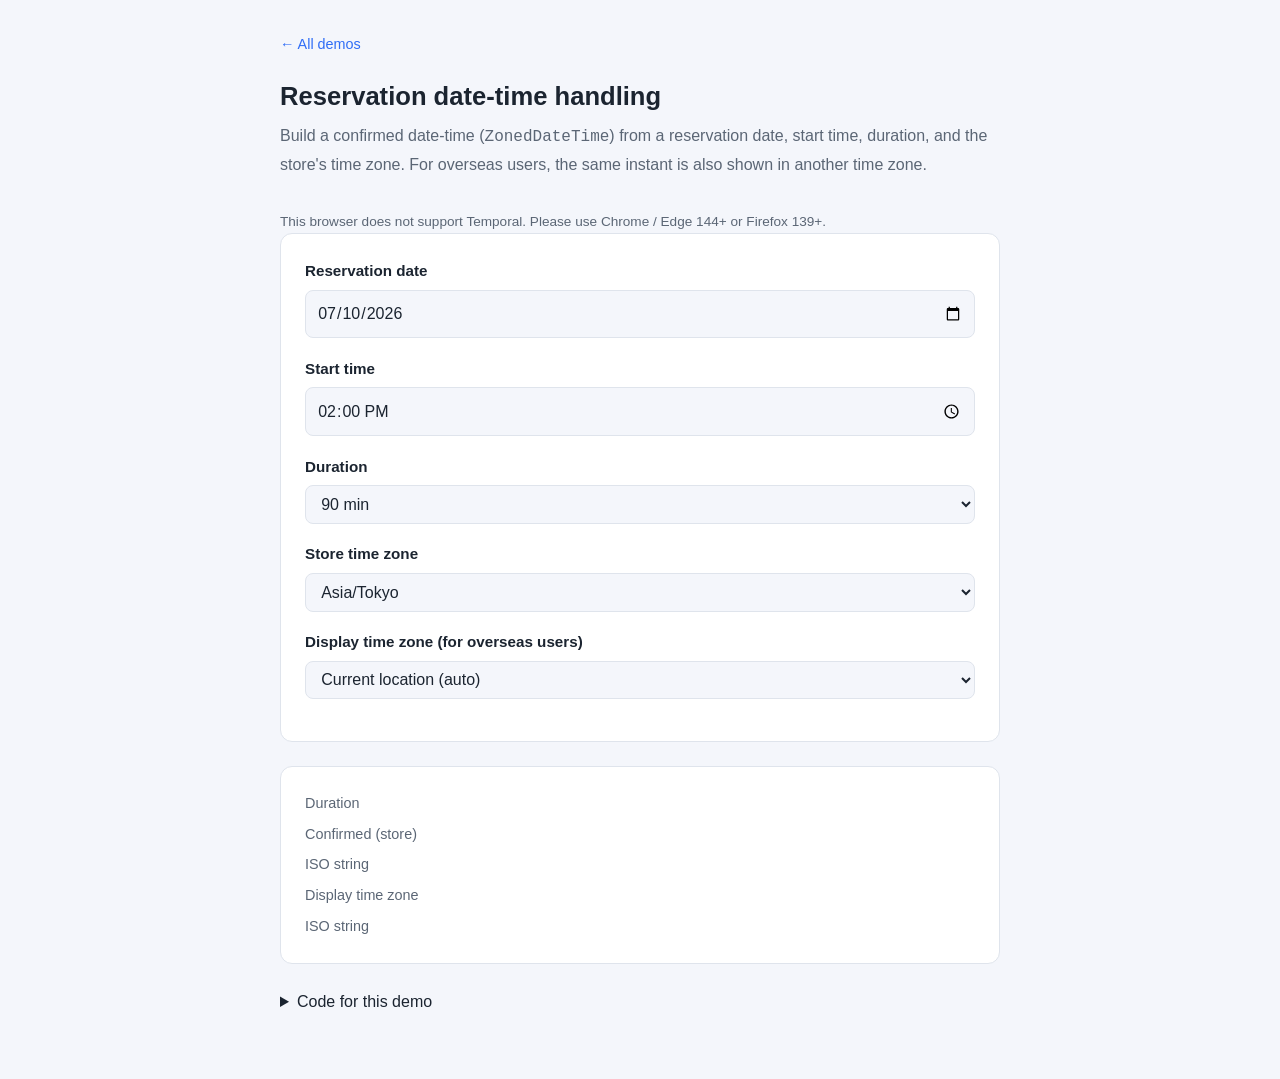
==== docs/01_reservation/index.html @ 98691eb5 "Temporalのデモを作成" ====
<!doctype html>
<html lang="en">
  <head>
    <meta charset="UTF-8" />
    <meta name="viewport" content="width=device-width, initial-scale=1" />
    <title>Reservation date-time handling | Temporal demo</title>
    <link rel="stylesheet" href="../base.css" />
  </head>
  <body>
    <nav class="site-nav"><a href="../">&larr; All demos</a></nav>
    <div class="wrap">
      <h1>Reservation date-time handling</h1>
      <p class="lead">
        Build a confirmed date-time (<code>ZonedDateTime</code>) from a reservation date, start time, duration, and the store's time zone. For overseas users, the same instant is also shown in another time zone.
      </p>

      <p id="unsupported" class="note" hidden>
        This browser does not support Temporal. Please use Chrome / Edge 144+ or Firefox 139+.
      </p>

      <div class="panel">
        <div class="field">
          <label for="date">Reservation date</label>
          <input type="date" id="date" value="2026-07-10" />
        </div>
        <div class="field">
          <label for="time">Start time</label>
          <input type="time" id="time" value="14:00" />
        </div>
        <div class="field">
          <label for="duration">Duration</label>
          <select id="duration">
            <option value="30">30 min</option>
            <option value="60">60 min</option>
            <option value="90" selected>90 min</option>
            <option value="120">120 min</option>
          </select>
        </div>
        <div class="field">
          <label for="storeTz">Store time zone</label>
          <select id="storeTz">
            <option value="Asia/Tokyo" selected>Asia/Tokyo</option>
            <option value="Europe/London">Europe/London</option>
            <option value="Europe/Paris">Europe/Paris</option>
            <option value="America/New_York">America/New_York</option>
            <option value="America/Los_Angeles">America/Los_Angeles</option>
            <option value="UTC">UTC</option>
          </select>
        </div>
        <div class="field">
          <label for="viewTz">Display time zone (for overseas users)</label>
          <select id="viewTz">
            <option value="auto" selected>Current location (auto)</option>
            <option value="Asia/Tokyo">Asia/Tokyo</option>
            <option value="America/New_York">America/New_York</option>
            <option value="Europe/London">Europe/London</option>
            <option value="America/Los_Angeles">America/Los_Angeles</option>
            <option value="UTC">UTC</option>
          </select>
        </div>
      </div>

      <div class="panel">
        <dl class="result">
          <dt>Duration</dt>
          <dd id="out-duration" class="big"></dd>
          <dt>Confirmed (store)</dt>
          <dd id="out-reserved"></dd>
          <dt>ISO string</dt>
          <dd id="out-reserved-iso" class="mono"></dd>
          <dt>Display time zone</dt>
          <dd id="out-view"></dd>
          <dt>ISO string</dt>
          <dd id="out-view-iso" class="mono"></dd>
        </dl>
      </div>

      <details>
        <summary>Code for this demo</summary>
        <pre id="code"></pre>
      </details>
    </div>

    <script type="module">
      const unsupported = document.getElementById("unsupported");
      if (typeof Temporal === "undefined") {
        unsupported.hidden = false;
      } else {
        const $ = (id) => document.getElementById(id);
        const inputs = ["date", "time", "duration", "storeTz", "viewTz"].map($);

        const format = (zdt) =>
          zdt.toLocaleString("en-US", {
            year: "numeric",
            month: "short",
            day: "numeric",
            hour: "numeric",
            minute: "2-digit",
            timeZoneName: "short",
          });

        const update = () => {
          const storeTz = $("storeTz").value;
          const viewTz =
            $("viewTz").value === "auto"
              ? Temporal.Now.timeZoneId()
              : $("viewTz").value;

          let day;
          let start;
          try {
            day = Temporal.PlainDate.from($("date").value);
            start = Temporal.PlainTime.from($("time").value);
          } catch {
            return; // do nothing while the input is incomplete
          }

          const minutes = Number($("duration").value);
          const end = start.add({ minutes });
          const duration = start.until(end);

          const reserved = day.toZonedDateTime({ timeZone: storeTz, plainTime: start });
          const view = reserved.withTimeZone(viewTz);

          $("out-duration").textContent = `${duration.total("minutes")} min`;
          $("out-reserved").textContent = format(reserved);
          $("out-reserved-iso").textContent = reserved.toString();
          $("out-view").textContent = format(view);
          $("out-view-iso").textContent = view.toString();

          $("code").textContent =
            `const day = Temporal.PlainDate.from("${$("date").value}");\n` +
            `const start = Temporal.PlainTime.from("${$("time").value}");\n` +
            `const end = start.add({ minutes: ${minutes} });\n` +
            `const duration = start.until(end); // ${duration.total("minutes")} min\n\n` +
            `const reserved = day.toZonedDateTime({\n` +
            `  timeZone: "${storeTz}",\n` +
            `  plainTime: start,\n` +
            `});\n` +
            `// ${reserved.toString()}\n\n` +
            `reserved.withTimeZone("${viewTz}").toString();\n` +
            `// ${view.toString()}`;
        };

        for (const el of inputs) el.addEventListener("input", update);
        update();
      }
    </script>
  </body>
</html>
---- docs/base.css ----
:root {
  --bg: #f4f6fb;
  --panel: #ffffff;
  --text: #1b2430;
  --muted: #5b6675;
  --border: #dfe4ec;
  --accent: #2f6df6;
  --accent-weak: #e8effe;
  --code-bg: #0f1729;
  --code-text: #e6edf6;
  --ok: #1a9d6b;
  color-scheme: light dark;
}

@media (prefers-color-scheme: dark) {
  :root {
    --bg: #10151f;
    --panel: #1a212e;
    --text: #e7ecf3;
    --muted: #9aa6b6;
    --border: #2b3342;
    --accent: #6d9bff;
    --accent-weak: #1e2940;
    --code-bg: #0b1120;
    --code-text: #e6edf6;
    --ok: #45c391;
  }
}

*,
*::before,
*::after {
  box-sizing: border-box;
  margin: 0;
  padding: 0;
}

body {
  font-family:
    "Helvetica Neue", Arial, "Hiragino Kaku Gothic ProN", "Hiragino Sans",
    "Noto Sans JP", sans-serif;
  line-height: 1.7;
  color: var(--text);
  background: var(--bg);
  padding: 2rem 1rem 4rem;
}

.wrap {
  max-width: 720px;
  margin: 0 auto;
}

.site-nav {
  max-width: 720px;
  margin: 0 auto 1.5rem;
  font-size: 0.9rem;
}

.site-nav a {
  color: var(--accent);
  text-decoration: none;
}

.site-nav a:hover {
  text-decoration: underline;
}

h1 {
  font-size: 1.6rem;
  line-height: 1.3;
  margin-bottom: 0.5rem;
}

.lead {
  color: var(--muted);
  margin-bottom: 2rem;
}

.panel {
  background: var(--panel);
  border: 1px solid var(--border);
  border-radius: 12px;
  padding: 1.5rem;
  margin-bottom: 1.5rem;
}

.field {
  display: grid;
  gap: 0.35rem;
  margin-bottom: 1.1rem;
}

.field label {
  font-weight: 600;
  font-size: 0.95rem;
}

input,
select,
button {
  font: inherit;
  color: inherit;
  padding: 0.55rem 0.7rem;
  border: 1px solid var(--border);
  border-radius: 8px;
  background: var(--bg);
}

button {
  cursor: pointer;
  background: var(--accent);
  color: #fff;
  border-color: transparent;
  font-weight: 600;
}

button:hover {
  filter: brightness(1.05);
}

.result {
  display: grid;
  grid-template-columns: auto 1fr;
  gap: 0.4rem 1rem;
  align-items: baseline;
}

.result dt {
  color: var(--muted);
  font-size: 0.9rem;
  white-space: nowrap;
}

.result dd {
  font-variant-numeric: tabular-nums;
  word-break: break-all;
}

.result dd.mono,
code {
  font-family: "SFMono-Regular", Consolas, "Liberation Mono", Menlo, monospace;
}

.big {
  font-size: 1.25rem;
  font-weight: 700;
  color: var(--accent);
}

pre {
  background: var(--code-bg);
  color: var(--code-text);
  padding: 1rem 1.1rem;
  border-radius: 10px;
  overflow-x: auto;
  font-size: 0.85rem;
  line-height: 1.6;
  font-family: "SFMono-Regular", Consolas, "Liberation Mono", Menlo, monospace;
}

.note {
  font-size: 0.85rem;
  color: var(--muted);
  margin-top: 0.75rem;
}

.badge {
  display: inline-block;
  font-size: 0.75rem;
  font-weight: 700;
  padding: 0.15rem 0.55rem;
  border-radius: 999px;
  background: var(--accent-weak);
  color: var(--accent);
  vertical-align: middle;
}

.cards {
  display: grid;
  gap: 1rem;
  list-style: none;
}

.cards a {
  display: block;
  text-decoration: none;
  color: inherit;
  background: var(--panel);
  border: 1px solid var(--border);
  border-radius: 12px;
  padding: 1.25rem 1.4rem;
  transition: border-color 0.15s;
}

.cards a:hover {
  border-color: var(--accent);
}

.cards h2 {
  font-size: 1.1rem;
  margin-bottom: 0.25rem;
  color: var(--accent);
}

.cards p {
  color: var(--muted);
  font-size: 0.92rem;
}
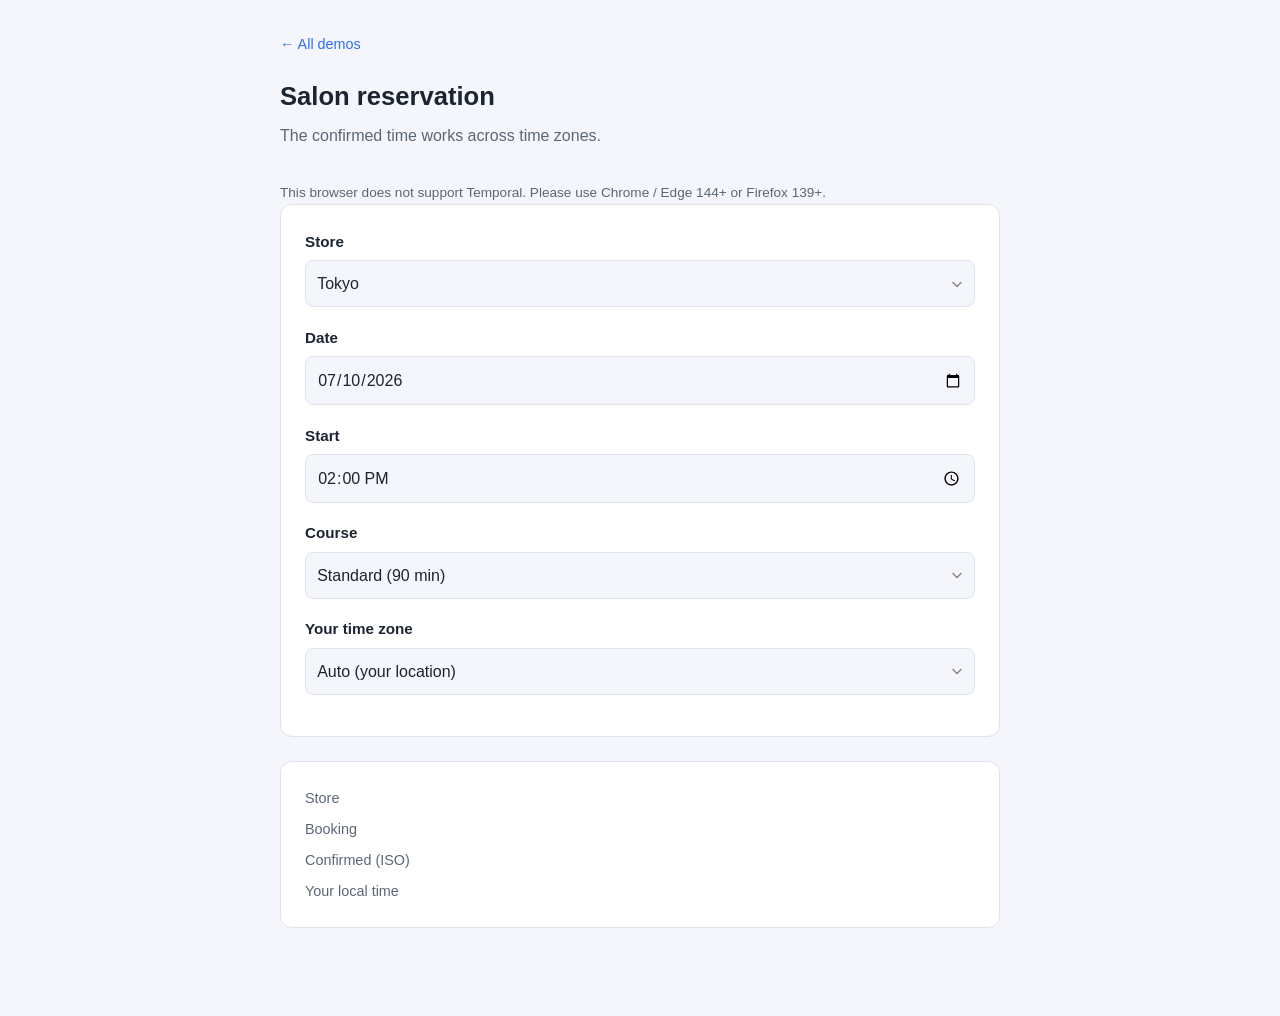
==== commit c0d73c7a: "デモ修正" ====
--- a/docs/01_reservation/index.html
+++ b/docs/01_reservation/index.html
@@ -3,16 +3,14 @@
   <head>
     <meta charset="UTF-8" />
     <meta name="viewport" content="width=device-width, initial-scale=1" />
-    <title>Reservation date-time handling | Temporal demo</title>
+    <title>Salon reservation | Temporal demo</title>
     <link rel="stylesheet" href="../base.css" />
   </head>
   <body>
     <nav class="site-nav"><a href="../">&larr; All demos</a></nav>
     <div class="wrap">
-      <h1>Reservation date-time handling</h1>
-      <p class="lead">
-        Build a confirmed date-time (<code>ZonedDateTime</code>) from a reservation date, start time, duration, and the store's time zone. For overseas users, the same instant is also shown in another time zone.
-      </p>
+      <h1>Salon reservation</h1>
+      <p class="lead">The confirmed time works across time zones.</p>
 
       <p id="unsupported" class="note" hidden>
         This browser does not support Temporal. Please use Chrome / Edge 144+ or Firefox 139+.
@@ -20,129 +18,111 @@
 
       <div class="panel">
         <div class="field">
-          <label for="date">Reservation date</label>
+          <label for="store">Store</label>
+          <select id="store">
+            <option value="Asia/Tokyo" selected>Tokyo</option>
+            <option value="Europe/London">London</option>
+            <option value="America/New_York">New York</option>
+          </select>
+        </div>
+        <div class="field">
+          <label for="date">Date</label>
           <input type="date" id="date" value="2026-07-10" />
         </div>
         <div class="field">
-          <label for="time">Start time</label>
+          <label for="time">Start</label>
           <input type="time" id="time" value="14:00" />
         </div>
         <div class="field">
-          <label for="duration">Duration</label>
-          <select id="duration">
-            <option value="30">30 min</option>
-            <option value="60">60 min</option>
-            <option value="90" selected>90 min</option>
-            <option value="120">120 min</option>
+          <label for="course">Course</label>
+          <select id="course">
+            <option value="60">Relax (60 min)</option>
+            <option value="90" selected>Standard (90 min)</option>
+            <option value="120">Premium (120 min)</option>
           </select>
         </div>
         <div class="field">
-          <label for="storeTz">Store time zone</label>
-          <select id="storeTz">
-            <option value="Asia/Tokyo" selected>Asia/Tokyo</option>
-            <option value="Europe/London">Europe/London</option>
-            <option value="Europe/Paris">Europe/Paris</option>
-            <option value="America/New_York">America/New_York</option>
-            <option value="America/Los_Angeles">America/Los_Angeles</option>
-            <option value="UTC">UTC</option>
-          </select>
-        </div>
-        <div class="field">
-          <label for="viewTz">Display time zone (for overseas users)</label>
-          <select id="viewTz">
-            <option value="auto" selected>Current location (auto)</option>
-            <option value="Asia/Tokyo">Asia/Tokyo</option>
-            <option value="America/New_York">America/New_York</option>
-            <option value="Europe/London">Europe/London</option>
-            <option value="America/Los_Angeles">America/Los_Angeles</option>
-            <option value="UTC">UTC</option>
+          <label for="viewer">Your time zone</label>
+          <select id="viewer">
+            <option value="auto" selected>Auto (your location)</option>
+            <option value="Asia/Tokyo">Tokyo</option>
+            <option value="America/New_York">New York</option>
+            <option value="Europe/London">London</option>
           </select>
         </div>
       </div>
 
       <div class="panel">
         <dl class="result">
-          <dt>Duration</dt>
-          <dd id="out-duration" class="big"></dd>
-          <dt>Confirmed (store)</dt>
-          <dd id="out-reserved"></dd>
-          <dt>ISO string</dt>
-          <dd id="out-reserved-iso" class="mono"></dd>
-          <dt>Display time zone</dt>
-          <dd id="out-view"></dd>
-          <dt>ISO string</dt>
-          <dd id="out-view-iso" class="mono"></dd>
+          <dt>Store</dt>
+          <dd id="out-store"></dd>
+          <dt>Booking</dt>
+          <dd id="out-booking" class="big"></dd>
+          <dt>Confirmed (ISO)</dt>
+          <dd id="out-iso" class="mono"></dd>
+          <dt>Your local time</dt>
+          <dd id="out-local"></dd>
         </dl>
       </div>
-
-      <details>
-        <summary>Code for this demo</summary>
-        <pre id="code"></pre>
-      </details>
     </div>
 
     <script type="module">
-      const unsupported = document.getElementById("unsupported");
-      if (typeof Temporal === "undefined") {
-        unsupported.hidden = false;
-      } else {
-        const $ = (id) => document.getElementById(id);
-        const inputs = ["date", "time", "duration", "storeTz", "viewTz"].map($);
+      main();
 
-        const format = (zdt) =>
-          zdt.toLocaleString("en-US", {
-            year: "numeric",
-            month: "short",
-            day: "numeric",
-            hour: "numeric",
-            minute: "2-digit",
-            timeZoneName: "short",
-          });
+      function main() {
+        if (typeof Temporal === "undefined") {
+          document.getElementById("unsupported").hidden = false;
+          return;
+        }
 
-        const update = () => {
-          const storeTz = $("storeTz").value;
-          const viewTz =
-            $("viewTz").value === "auto"
+        const storeInput = document.getElementById("store");
+        const dateInput = document.getElementById("date");
+        const timeInput = document.getElementById("time");
+        const courseInput = document.getElementById("course");
+        const viewerInput = document.getElementById("viewer");
+        const outStore = document.getElementById("out-store");
+        const outBooking = document.getElementById("out-booking");
+        const outIso = document.getElementById("out-iso");
+        const outLocal = document.getElementById("out-local");
+
+        const timeOptions = { hour: "numeric", minute: "2-digit" };
+        const fullOptions = {
+          month: "short",
+          day: "numeric",
+          hour: "numeric",
+          minute: "2-digit",
+          timeZoneName: "short",
+        };
+
+        function update() {
+          if (!dateInput.value || !timeInput.value) {
+            return;
+          }
+          const storeTz = storeInput.value;
+          const viewerTz =
+            viewerInput.value === "auto"
               ? Temporal.Now.timeZoneId()
-              : $("viewTz").value;
+              : viewerInput.value;
 
-          let day;
-          let start;
-          try {
-            day = Temporal.PlainDate.from($("date").value);
-            start = Temporal.PlainTime.from($("time").value);
-          } catch {
-            return; // do nothing while the input is incomplete
-          }
-
-          const minutes = Number($("duration").value);
-          const end = start.add({ minutes });
-          const duration = start.until(end);
+          const day = Temporal.PlainDate.from(dateInput.value);
+          const start = Temporal.PlainTime.from(timeInput.value);
+          const end = start.add({ minutes: Number(courseInput.value) });
 
           const reserved = day.toZonedDateTime({ timeZone: storeTz, plainTime: start });
-          const view = reserved.withTimeZone(viewTz);
+          const local = reserved.withTimeZone(viewerTz);
 
-          $("out-duration").textContent = `${duration.total("minutes")} min`;
-          $("out-reserved").textContent = format(reserved);
-          $("out-reserved-iso").textContent = reserved.toString();
-          $("out-view").textContent = format(view);
-          $("out-view-iso").textContent = view.toString();
+          outStore.textContent = `${storeInput.selectedOptions[0].textContent} (${storeTz})`;
+          outBooking.textContent =
+            `${day.toLocaleString("en-US", { month: "short", day: "numeric" })} · ` +
+            `${start.toLocaleString("en-US", timeOptions)} – ${end.toLocaleString("en-US", timeOptions)}`;
+          outIso.textContent = reserved.toString();
+          outLocal.textContent = local.toLocaleString("en-US", fullOptions);
+        }
 
-          $("code").textContent =
-            `const day = Temporal.PlainDate.from("${$("date").value}");\n` +
-            `const start = Temporal.PlainTime.from("${$("time").value}");\n` +
-            `const end = start.add({ minutes: ${minutes} });\n` +
-            `const duration = start.until(end); // ${duration.total("minutes")} min\n\n` +
-            `const reserved = day.toZonedDateTime({\n` +
-            `  timeZone: "${storeTz}",\n` +
-            `  plainTime: start,\n` +
-            `});\n` +
-            `// ${reserved.toString()}\n\n` +
-            `reserved.withTimeZone("${viewTz}").toString();\n` +
-            `// ${view.toString()}`;
-        };
-
-        for (const el of inputs) el.addEventListener("input", update);
+        const inputs = [storeInput, dateInput, timeInput, courseInput, viewerInput];
+        for (const input of inputs) {
+          input.addEventListener("input", update);
+        }
         update();
       }
     </script>
--- a/docs/base.css
+++ b/docs/base.css
@@ -36,9 +36,8 @@
 }
 
 body {
-  font-family:
-    "Helvetica Neue", Arial, "Hiragino Kaku Gothic ProN", "Hiragino Sans",
-    "Noto Sans JP", sans-serif;
+  font-family: "Helvetica Neue", Arial, "Hiragino Kaku Gothic ProN",
+    "Hiragino Sans", "Noto Sans JP", sans-serif;
   line-height: 1.7;
   color: var(--text);
   background: var(--bg);
@@ -106,6 +105,16 @@
   background: var(--bg);
 }
 
+/* ネイティブの矢印は右端に張り付くため、date/timeのピッカーアイコンと右位置を揃えた自前の矢印にする */
+select {
+  appearance: none;
+  -webkit-appearance: none;
+  padding-right: 2rem;
+  background-image: url("data:image/svg+xml,%3Csvg xmlns='http://www.w3.org/2000/svg' width='12' height='12' viewBox='0 0 12 12'%3E%3Cpath d='M2 4.5l4 4 4-4' fill='none' stroke='%23888888' stroke-width='1.5' stroke-linecap='round' stroke-linejoin='round'/%3E%3C/svg%3E");
+  background-repeat: no-repeat;
+  background-position: right 0.7rem center;
+}
+
 button {
   cursor: pointer;
   background: var(--accent);
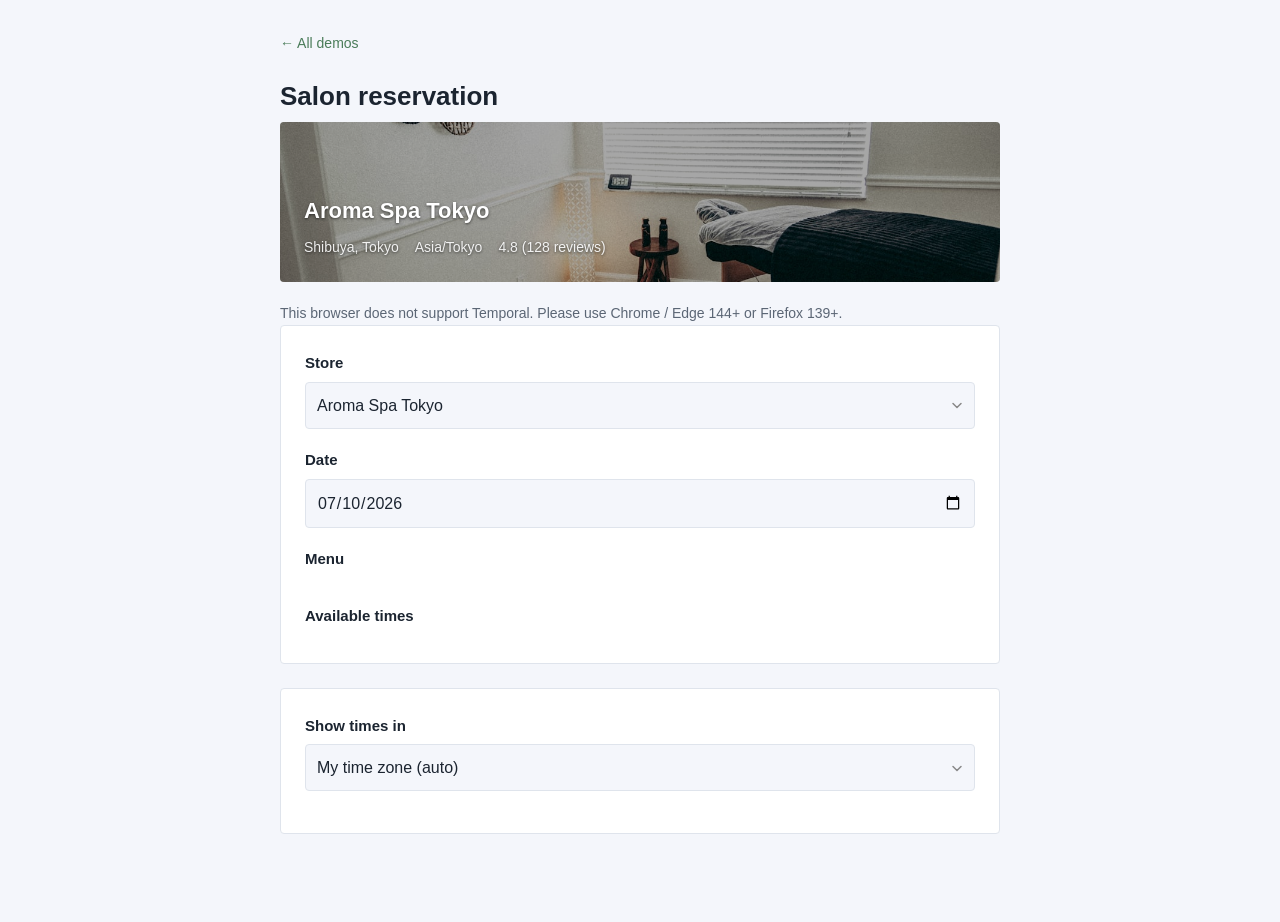
==== commit 2fb4c810: "デモの修正、リッチ化" ====
--- a/docs/01_reservation/index.html
+++ b/docs/01_reservation/index.html
@@ -1,50 +1,195 @@
-<!doctype html>
+<!DOCTYPE html>
 <html lang="en">
   <head>
     <meta charset="UTF-8" />
     <meta name="viewport" content="width=device-width, initial-scale=1" />
     <title>Salon reservation | Temporal demo</title>
     <link rel="stylesheet" href="../base.css" />
+    <style>
+      /* アロマサロン向けに、青のアクセントを落ち着いたセージグリーンへ上書き */
+      :root {
+        --accent: #4a7c59;
+        --accent-weak: #e8f1ec;
+      }
+      @media (prefers-color-scheme: dark) {
+        :root {
+          --accent: #86c69f;
+          --accent-weak: #22302a;
+        }
+      }
+
+      .store-hero {
+        position: relative;
+        background-image: url("./images/tokyo.jpg");
+        background-size: cover;
+        background-position: center;
+        color: #fff;
+        border-radius: 4px;
+        padding: 22px 24px;
+        min-height: 160px;
+        display: flex;
+        flex-direction: column;
+        justify-content: flex-end;
+        margin-bottom: 20px;
+        overflow: hidden;
+        text-shadow: 0 1px 3px rgba(0, 0, 0, 0.6);
+      }
+      .store-hero::before {
+        content: "";
+        position: absolute;
+        inset: 0;
+        background: rgba(0, 0, 0, 0.35);
+      }
+      .store-hero > * {
+        position: relative;
+      }
+      .store-hero h2 {
+        font-size: 22px;
+        margin-bottom: 6px;
+      }
+      .store-meta {
+        display: flex;
+        flex-wrap: wrap;
+        gap: 8px 16px;
+        font-size: 14px;
+        color: rgba(255, 255, 255, 0.9);
+      }
+      .section-title {
+        font-weight: bold;
+        font-size: 15px;
+        margin-bottom: 10px;
+      }
+      .services {
+        display: grid;
+        gap: 10px;
+        margin-bottom: 22px;
+      }
+      .service {
+        display: flex;
+        justify-content: space-between;
+        align-items: center;
+        text-align: left;
+        padding: 12px 16px;
+        border: 1px solid var(--border);
+        border-radius: 4px;
+        background: var(--bg);
+        color: var(--text);
+      }
+      .service[aria-pressed="true"] {
+        border-color: var(--accent);
+        background: var(--accent-weak);
+      }
+      .service .name {
+        font-weight: bold;
+      }
+      .service .dur {
+        color: var(--muted);
+        font-size: 13px;
+      }
+      .service .price {
+        font-variant-numeric: tabular-nums;
+        font-weight: bold;
+      }
+      .slots {
+        display: flex;
+        flex-wrap: wrap;
+        gap: 8px;
+      }
+      .slot {
+        background: var(--bg);
+        color: var(--accent);
+        border: 1px solid var(--accent);
+        min-width: 64px;
+      }
+      .slot[aria-pressed="true"] {
+        background: var(--accent);
+        color: #fff;
+      }
+      .receipt {
+        border: 1px solid var(--border);
+        border-radius: 4px;
+        overflow: hidden;
+      }
+      .receipt-head {
+        display: flex;
+        align-items: center;
+        gap: 10px;
+        background: var(--accent-weak);
+        padding: 14px 18px;
+        font-weight: bold;
+        color: var(--accent);
+      }
+      /* hidden属性はSVG要素では表示に効かないため、明示的に隠す */
+      #check[hidden] {
+        display: none;
+      }
+      .receipt-body {
+        padding: 18px;
+      }
+      .receipt-body .result {
+        margin: 0;
+      }
+      .local-time {
+        margin-top: 14px;
+        font-size: 14px;
+        color: var(--muted);
+      }
+      .local-time strong {
+        color: var(--text);
+      }
+      .confirm-btn {
+        width: 100%;
+        padding: 14px;
+        font-size: 16px;
+        margin-top: 16px;
+      }
+    </style>
   </head>
   <body>
     <nav class="site-nav"><a href="../">&larr; All demos</a></nav>
     <div class="wrap">
       <h1>Salon reservation</h1>
-      <p class="lead">The confirmed time works across time zones.</p>
+
+      <div class="store-hero">
+        <h2 id="store-name">Aroma Spa Tokyo</h2>
+        <div class="store-meta">
+          <span id="store-location">Shibuya, Tokyo</span>
+          <span id="store-tz">Asia/Tokyo</span>
+          <span>4.8 (128 reviews)</span>
+        </div>
+      </div>
 
       <p id="unsupported" class="note" hidden>
-        This browser does not support Temporal. Please use Chrome / Edge 144+ or Firefox 139+.
+        This browser does not support Temporal. Please use Chrome / Edge 144+ or
+        Firefox 139+.
       </p>
 
       <div class="panel">
         <div class="field">
           <label for="store">Store</label>
           <select id="store">
-            <option value="Asia/Tokyo" selected>Tokyo</option>
-            <option value="Europe/London">London</option>
-            <option value="America/New_York">New York</option>
+            <option value="Asia/Tokyo" selected>Aroma Spa Tokyo</option>
+            <option value="Europe/London">Aroma Spa London</option>
+            <option value="America/New_York">Aroma Spa New York</option>
           </select>
         </div>
         <div class="field">
           <label for="date">Date</label>
           <input type="date" id="date" value="2026-07-10" />
         </div>
+
+        <p class="section-title">Menu</p>
+        <div class="services" id="services"></div>
+
+        <p class="section-title">Available times</p>
+        <div class="slots" id="slots"></div>
+      </div>
+
+      <div class="panel">
         <div class="field">
-          <label for="time">Start</label>
-          <input type="time" id="time" value="14:00" />
-        </div>
-        <div class="field">
-          <label for="course">Course</label>
-          <select id="course">
-            <option value="60">Relax (60 min)</option>
-            <option value="90" selected>Standard (90 min)</option>
-            <option value="120">Premium (120 min)</option>
-          </select>
-        </div>
-        <div class="field">
-          <label for="viewer">Your time zone</label>
+          <label for="viewer">Show times in</label>
           <select id="viewer">
-            <option value="auto" selected>Auto (your location)</option>
+            <option value="auto" selected>My time zone (auto)</option>
             <option value="Asia/Tokyo">Tokyo</option>
             <option value="America/New_York">New York</option>
             <option value="Europe/London">London</option>
@@ -52,17 +197,47 @@
         </div>
       </div>
 
-      <div class="panel">
-        <dl class="result">
-          <dt>Store</dt>
-          <dd id="out-store"></dd>
-          <dt>Booking</dt>
-          <dd id="out-booking" class="big"></dd>
-          <dt>Confirmed (ISO)</dt>
-          <dd id="out-iso" class="mono"></dd>
-          <dt>Your local time</dt>
-          <dd id="out-local"></dd>
-        </dl>
+      <div class="receipt" id="receipt" hidden>
+        <div class="receipt-head">
+          <svg
+            id="check"
+            viewBox="0 0 24 24"
+            width="22"
+            height="22"
+            aria-hidden="true"
+            hidden
+          >
+            <circle cx="12" cy="12" r="11" fill="#1a9d6b" />
+            <path
+              d="M7 12.5l3 3 7-7"
+              fill="none"
+              stroke="#fff"
+              stroke-width="2.2"
+              stroke-linecap="round"
+              stroke-linejoin="round"
+            />
+          </svg>
+          <span id="receipt-title">Review your booking</span>
+        </div>
+        <div class="receipt-body">
+          <dl class="result">
+            <dt>Store</dt>
+            <dd id="out-store"></dd>
+            <dt>Menu</dt>
+            <dd id="out-menu"></dd>
+            <dt>Date</dt>
+            <dd id="out-date"></dd>
+            <dt>Time</dt>
+            <dd id="out-time" class="big"></dd>
+          </dl>
+          <p class="local-time">
+            In your time zone: <strong id="out-local"></strong><br />
+            <span id="out-iso" class="mono"></span>
+          </p>
+          <button type="button" id="confirm" class="confirm-btn">
+            Confirm reservation
+          </button>
+        </div>
       </div>
     </div>
 
@@ -75,27 +250,81 @@
           return;
         }
 
+        const STORES = {
+          "Asia/Tokyo": {
+            name: "Aroma Spa Tokyo",
+            location: "Shibuya, Tokyo",
+            image: "tokyo.jpg"
+          },
+          "Europe/London": {
+            name: "Aroma Spa London",
+            location: "Soho, London",
+            image: "london.jpg"
+          },
+          "America/New_York": {
+            name: "Aroma Spa New York",
+            location: "SoHo, New York",
+            image: "newyork.jpg"
+          }
+        };
+        const MENU = [
+          { name: "Relax", minutes: 60, price: "¥6,000" },
+          { name: "Standard", minutes: 90, price: "¥9,000" },
+          { name: "Premium", minutes: 120, price: "¥12,000" }
+        ];
+        const SLOTS = ["10:00", "11:30", "13:00", "14:30", "16:00"];
+
         const storeInput = document.getElementById("store");
         const dateInput = document.getElementById("date");
-        const timeInput = document.getElementById("time");
-        const courseInput = document.getElementById("course");
         const viewerInput = document.getElementById("viewer");
+        const servicesBox = document.getElementById("services");
+        const slotsBox = document.getElementById("slots");
+        const storeHero = document.querySelector(".store-hero");
+        const confirmBtn = document.getElementById("confirm");
+        const check = document.getElementById("check");
+        const receiptTitle = document.getElementById("receipt-title");
+        const storeName = document.getElementById("store-name");
+        const storeLocation = document.getElementById("store-location");
+        const storeTzLabel = document.getElementById("store-tz");
+        const receipt = document.getElementById("receipt");
         const outStore = document.getElementById("out-store");
-        const outBooking = document.getElementById("out-booking");
+        const outMenu = document.getElementById("out-menu");
+        const outDate = document.getElementById("out-date");
+        const outTime = document.getElementById("out-time");
+        const outLocal = document.getElementById("out-local");
         const outIso = document.getElementById("out-iso");
-        const outLocal = document.getElementById("out-local");
 
         const timeOptions = { hour: "numeric", minute: "2-digit" };
+        const dateOptions = {
+          weekday: "short",
+          month: "short",
+          day: "numeric"
+        };
         const fullOptions = {
+          weekday: "short",
           month: "short",
           day: "numeric",
           hour: "numeric",
           minute: "2-digit",
-          timeZoneName: "short",
+          timeZoneName: "short"
         };
 
-        function update() {
-          if (!dateInput.value || !timeInput.value) {
+        let menuIndex = 1;
+        let selectedSlot = null;
+
+        function selectSlot(slot) {
+          selectedSlot = slot;
+          for (const button of slotsBox.children) {
+            button.setAttribute(
+              "aria-pressed",
+              String(button.textContent === slot)
+            );
+          }
+          showReview();
+        }
+
+        function fillDetails() {
+          if (!selectedSlot) {
             return;
           }
           const storeTz = storeInput.value;
@@ -103,27 +332,110 @@
             viewerInput.value === "auto"
               ? Temporal.Now.timeZoneId()
               : viewerInput.value;
+          const menu = MENU[menuIndex];
 
           const day = Temporal.PlainDate.from(dateInput.value);
-          const start = Temporal.PlainTime.from(timeInput.value);
-          const end = start.add({ minutes: Number(courseInput.value) });
-
-          const reserved = day.toZonedDateTime({ timeZone: storeTz, plainTime: start });
+          const start = Temporal.PlainTime.from(selectedSlot);
+          const end = start.add({ minutes: menu.minutes });
+
+          const reserved = day.toZonedDateTime({
+            timeZone: storeTz,
+            plainTime: start
+          });
           const local = reserved.withTimeZone(viewerTz);
 
-          outStore.textContent = `${storeInput.selectedOptions[0].textContent} (${storeTz})`;
-          outBooking.textContent =
-            `${day.toLocaleString("en-US", { month: "short", day: "numeric" })} · ` +
-            `${start.toLocaleString("en-US", timeOptions)} – ${end.toLocaleString("en-US", timeOptions)}`;
+          outStore.textContent = STORES[storeTz].name;
+          outMenu.textContent = `${menu.name} (${menu.minutes} min) · ${menu.price}`;
+          outDate.textContent = day.toLocaleString("en-US", dateOptions);
+          outTime.textContent = `${start.toLocaleString(
+            "en-US",
+            timeOptions
+          )} – ${end.toLocaleString("en-US", timeOptions)}`;
+          outLocal.textContent = local.toLocaleString("en-US", fullOptions);
           outIso.textContent = reserved.toString();
-          outLocal.textContent = local.toLocaleString("en-US", fullOptions);
-        }
-
-        const inputs = [storeInput, dateInput, timeInput, courseInput, viewerInput];
-        for (const input of inputs) {
-          input.addEventListener("input", update);
-        }
-        update();
+        }
+
+        function showReview() {
+          fillDetails();
+          receiptTitle.textContent = "Review your booking";
+          check.toggleAttribute("hidden", true);
+          confirmBtn.hidden = false;
+          receipt.hidden = false;
+        }
+
+        function confirmReservation() {
+          if (!selectedSlot) {
+            return;
+          }
+          receiptTitle.textContent = "Reservation confirmed";
+          check.toggleAttribute("hidden", false);
+          confirmBtn.hidden = true;
+        }
+
+        function renderMenu() {
+          servicesBox.replaceChildren();
+          MENU.forEach((menu, index) => {
+            const button = document.createElement("button");
+            button.type = "button";
+            button.className = "service";
+            button.setAttribute("aria-pressed", String(index === menuIndex));
+            button.innerHTML =
+              `<span><span class="name">${menu.name}</span> <span class="dur">${menu.minutes} min</span></span>` +
+              `<span class="price">${menu.price}</span>`;
+            button.addEventListener("click", () => {
+              menuIndex = index;
+              renderMenu();
+              if (selectedSlot) {
+                showReview();
+              }
+            });
+            servicesBox.append(button);
+          });
+        }
+
+        function renderSlots() {
+          slotsBox.replaceChildren();
+          for (const slot of SLOTS) {
+            const button = document.createElement("button");
+            button.type = "button";
+            button.className = "slot";
+            button.textContent = slot;
+            button.setAttribute("aria-pressed", "false");
+            button.addEventListener("click", () => selectSlot(slot));
+            slotsBox.append(button);
+          }
+        }
+
+        function updateStoreHero() {
+          const store = STORES[storeInput.value];
+          storeHero.style.backgroundImage = `url("./images/${store.image}")`;
+          storeName.textContent = store.name;
+          storeLocation.textContent = store.location;
+          storeTzLabel.textContent = storeInput.value;
+        }
+
+        function resetBooking() {
+          selectedSlot = null;
+          receipt.hidden = true;
+          confirmBtn.hidden = true;
+          renderSlots();
+        }
+
+        confirmBtn.addEventListener("click", confirmReservation);
+        storeInput.addEventListener("input", () => {
+          updateStoreHero();
+          resetBooking();
+        });
+        dateInput.addEventListener("input", resetBooking);
+        viewerInput.addEventListener("input", () => {
+          if (selectedSlot && !receipt.hidden) {
+            fillDetails();
+          }
+        });
+
+        updateStoreHero();
+        renderMenu();
+        renderSlots();
       }
     </script>
   </body>
--- a/docs/base.css
+++ b/docs/base.css
@@ -8,7 +8,6 @@
   --accent-weak: #e8effe;
   --code-bg: #0f1729;
   --code-text: #e6edf6;
-  --ok: #1a9d6b;
   color-scheme: light dark;
 }
 
@@ -23,7 +22,6 @@
     --accent-weak: #1e2940;
     --code-bg: #0b1120;
     --code-text: #e6edf6;
-    --ok: #45c391;
   }
 }
 
@@ -41,7 +39,7 @@
   line-height: 1.7;
   color: var(--text);
   background: var(--bg);
-  padding: 2rem 1rem 4rem;
+  padding: 32px 16px 64px;
 }
 
 .wrap {
@@ -51,47 +49,47 @@
 
 .site-nav {
   max-width: 720px;
-  margin: 0 auto 1.5rem;
-  font-size: 0.9rem;
-}
-
-.site-nav a {
-  color: var(--accent);
-  text-decoration: none;
-}
-
-.site-nav a:hover {
-  text-decoration: underline;
+  margin: 0 auto 24px;
+  font-size: 14px;
+
+  a {
+    color: var(--accent);
+    text-decoration: none;
+
+    &:hover {
+      text-decoration: underline;
+    }
+  }
 }
 
 h1 {
-  font-size: 1.6rem;
+  font-size: 26px;
   line-height: 1.3;
-  margin-bottom: 0.5rem;
+  margin-bottom: 8px;
 }
 
 .lead {
   color: var(--muted);
-  margin-bottom: 2rem;
+  margin-bottom: 32px;
 }
 
 .panel {
   background: var(--panel);
   border: 1px solid var(--border);
-  border-radius: 12px;
-  padding: 1.5rem;
-  margin-bottom: 1.5rem;
+  border-radius: 4px;
+  padding: 24px;
+  margin-bottom: 24px;
 }
 
 .field {
   display: grid;
-  gap: 0.35rem;
-  margin-bottom: 1.1rem;
-}
-
-.field label {
-  font-weight: 600;
-  font-size: 0.95rem;
+  gap: 6px;
+  margin-bottom: 18px;
+
+  label {
+    font-weight: bold;
+    font-size: 15px;
+  }
 }
 
 input,
@@ -99,9 +97,9 @@
 button {
   font: inherit;
   color: inherit;
-  padding: 0.55rem 0.7rem;
+  padding: 9px 11px;
   border: 1px solid var(--border);
-  border-radius: 8px;
+  border-radius: 4px;
   background: var(--bg);
 }
 
@@ -109,10 +107,10 @@
 select {
   appearance: none;
   -webkit-appearance: none;
-  padding-right: 2rem;
+  padding-right: 32px;
   background-image: url("data:image/svg+xml,%3Csvg xmlns='http://www.w3.org/2000/svg' width='12' height='12' viewBox='0 0 12 12'%3E%3Cpath d='M2 4.5l4 4 4-4' fill='none' stroke='%23888888' stroke-width='1.5' stroke-linecap='round' stroke-linejoin='round'/%3E%3C/svg%3E");
   background-repeat: no-repeat;
-  background-position: right 0.7rem center;
+  background-position: right 11px center;
 }
 
 button {
@@ -120,29 +118,29 @@
   background: var(--accent);
   color: #fff;
   border-color: transparent;
-  font-weight: 600;
-}
-
-button:hover {
-  filter: brightness(1.05);
+  font-weight: bold;
+
+  &:hover {
+    filter: brightness(1.05);
+  }
 }
 
 .result {
   display: grid;
   grid-template-columns: auto 1fr;
-  gap: 0.4rem 1rem;
+  gap: 6px 16px;
   align-items: baseline;
-}
-
-.result dt {
-  color: var(--muted);
-  font-size: 0.9rem;
-  white-space: nowrap;
-}
-
-.result dd {
-  font-variant-numeric: tabular-nums;
-  word-break: break-all;
+
+  dt {
+    color: var(--muted);
+    font-size: 14px;
+    white-space: nowrap;
+  }
+
+  dd {
+    font-variant-numeric: tabular-nums;
+    word-break: break-all;
+  }
 }
 
 .result dd.mono,
@@ -151,67 +149,56 @@
 }
 
 .big {
-  font-size: 1.25rem;
-  font-weight: 700;
+  font-size: 20px;
+  font-weight: bold;
   color: var(--accent);
 }
 
 pre {
   background: var(--code-bg);
   color: var(--code-text);
-  padding: 1rem 1.1rem;
-  border-radius: 10px;
+  padding: 16px 18px;
+  border-radius: 4px;
   overflow-x: auto;
-  font-size: 0.85rem;
+  font-size: 14px;
   line-height: 1.6;
   font-family: "SFMono-Regular", Consolas, "Liberation Mono", Menlo, monospace;
 }
 
 .note {
-  font-size: 0.85rem;
+  font-size: 14px;
   color: var(--muted);
-  margin-top: 0.75rem;
-}
-
-.badge {
-  display: inline-block;
-  font-size: 0.75rem;
-  font-weight: 700;
-  padding: 0.15rem 0.55rem;
-  border-radius: 999px;
-  background: var(--accent-weak);
-  color: var(--accent);
-  vertical-align: middle;
+  margin-top: 12px;
 }
 
 .cards {
   display: grid;
-  gap: 1rem;
+  gap: 16px;
   list-style: none;
-}
-
-.cards a {
-  display: block;
-  text-decoration: none;
-  color: inherit;
-  background: var(--panel);
-  border: 1px solid var(--border);
-  border-radius: 12px;
-  padding: 1.25rem 1.4rem;
-  transition: border-color 0.15s;
-}
-
-.cards a:hover {
-  border-color: var(--accent);
-}
-
-.cards h2 {
-  font-size: 1.1rem;
-  margin-bottom: 0.25rem;
-  color: var(--accent);
-}
-
-.cards p {
-  color: var(--muted);
-  font-size: 0.92rem;
-}
+
+  a {
+    display: block;
+    text-decoration: none;
+    color: inherit;
+    background: var(--panel);
+    border: 1px solid var(--border);
+    border-radius: 4px;
+    padding: 20px 22px;
+    transition: border-color 0.15s;
+
+    &:hover {
+      border-color: var(--accent);
+    }
+  }
+
+  h2 {
+    font-size: 18px;
+    margin-bottom: 4px;
+    color: var(--accent);
+  }
+
+  p {
+    color: var(--muted);
+    font-size: 15px;
+  }
+}
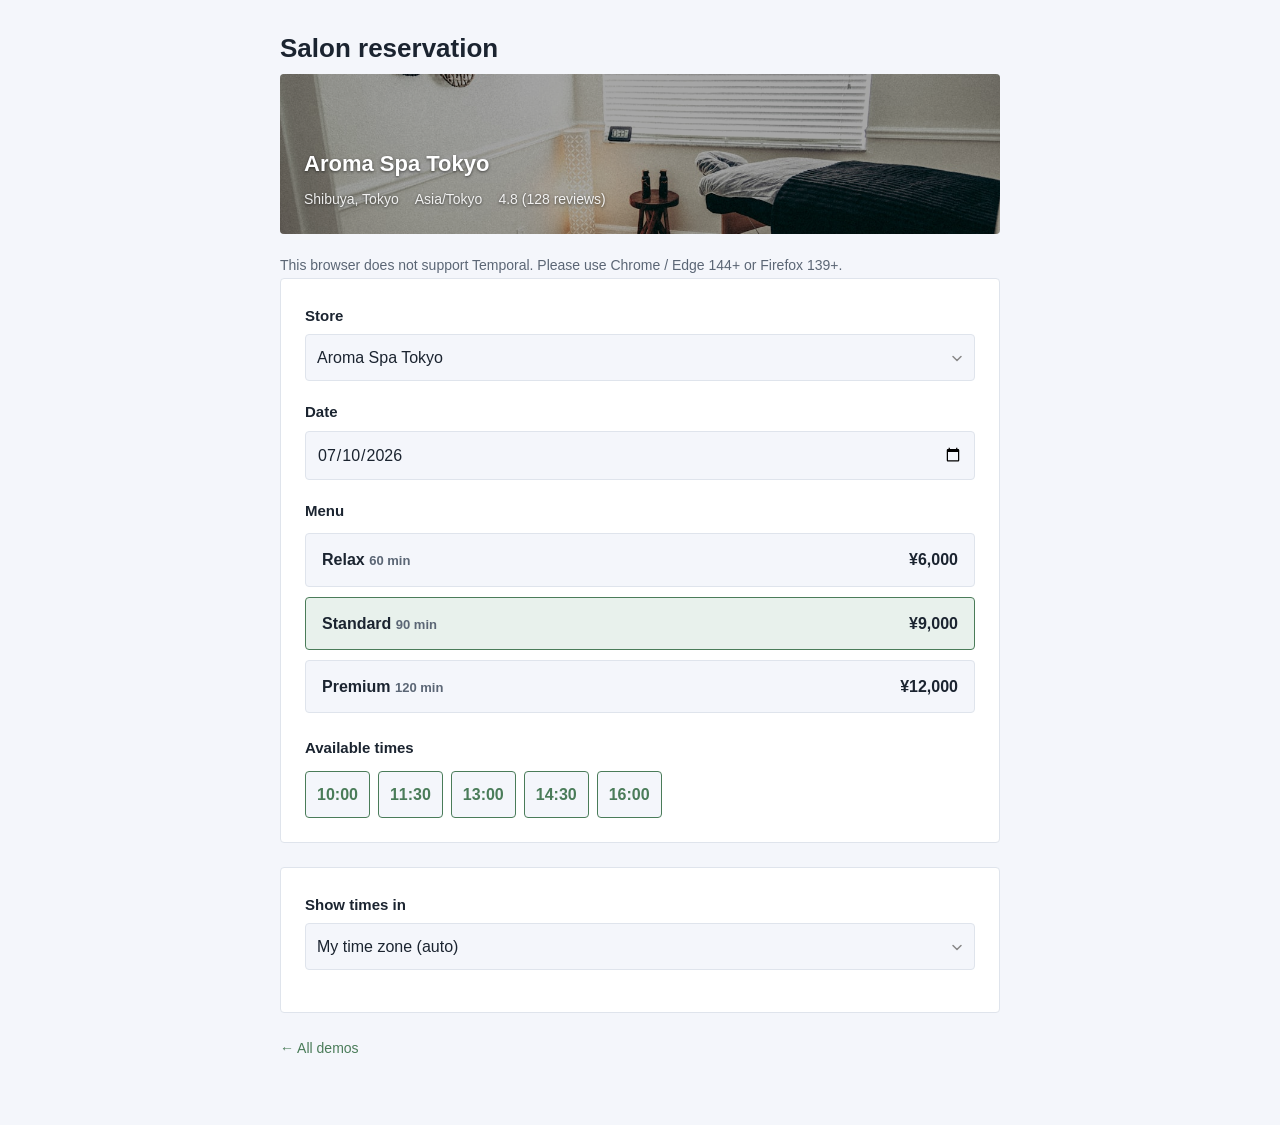
==== commit 0ac434c4: "デモ修正" ====
--- a/docs/01_reservation/index.html
+++ b/docs/01_reservation/index.html
@@ -146,7 +146,6 @@
     </style>
   </head>
   <body>
-    <nav class="site-nav"><a href="../">&larr; All demos</a></nav>
     <div class="wrap">
       <h1>Salon reservation</h1>
 
@@ -179,10 +178,56 @@
         </div>
 
         <p class="section-title">Menu</p>
-        <div class="services" id="services"></div>
+        <div class="services" id="services">
+          <button
+            type="button"
+            class="service"
+            data-minutes="60"
+            data-price="¥6,000"
+            aria-pressed="false"
+          >
+            <span
+              ><span class="name">Relax</span>
+              <span class="dur">60 min</span></span
+            >
+            <span class="price">¥6,000</span>
+          </button>
+          <button
+            type="button"
+            class="service"
+            data-minutes="90"
+            data-price="¥9,000"
+            aria-pressed="true"
+          >
+            <span
+              ><span class="name">Standard</span>
+              <span class="dur">90 min</span></span
+            >
+            <span class="price">¥9,000</span>
+          </button>
+          <button
+            type="button"
+            class="service"
+            data-minutes="120"
+            data-price="¥12,000"
+            aria-pressed="false"
+          >
+            <span
+              ><span class="name">Premium</span>
+              <span class="dur">120 min</span></span
+            >
+            <span class="price">¥12,000</span>
+          </button>
+        </div>
 
         <p class="section-title">Available times</p>
-        <div class="slots" id="slots"></div>
+        <div class="slots" id="slots">
+          <button type="button" class="slot" aria-pressed="false">10:00</button>
+          <button type="button" class="slot" aria-pressed="false">11:30</button>
+          <button type="button" class="slot" aria-pressed="false">13:00</button>
+          <button type="button" class="slot" aria-pressed="false">14:30</button>
+          <button type="button" class="slot" aria-pressed="false">16:00</button>
+        </div>
       </div>
 
       <div class="panel">
@@ -267,18 +312,11 @@
             image: "newyork.jpg"
           }
         };
-        const MENU = [
-          { name: "Relax", minutes: 60, price: "¥6,000" },
-          { name: "Standard", minutes: 90, price: "¥9,000" },
-          { name: "Premium", minutes: 120, price: "¥12,000" }
-        ];
-        const SLOTS = ["10:00", "11:30", "13:00", "14:30", "16:00"];
-
         const storeInput = document.getElementById("store");
         const dateInput = document.getElementById("date");
         const viewerInput = document.getElementById("viewer");
-        const servicesBox = document.getElementById("services");
-        const slotsBox = document.getElementById("slots");
+        const serviceButtons = document.querySelectorAll(".service");
+        const slotButtons = document.querySelectorAll(".slot");
         const storeHero = document.querySelector(".store-hero");
         const confirmBtn = document.getElementById("confirm");
         const check = document.getElementById("check");
@@ -309,16 +347,15 @@
           timeZoneName: "short"
         };
 
-        let menuIndex = 1;
+        let selectedService = document.querySelector(
+          '.service[aria-pressed="true"]'
+        );
         let selectedSlot = null;
 
-        function selectSlot(slot) {
-          selectedSlot = slot;
-          for (const button of slotsBox.children) {
-            button.setAttribute(
-              "aria-pressed",
-              String(button.textContent === slot)
-            );
+        function selectSlot(button) {
+          selectedSlot = button.textContent;
+          for (const other of slotButtons) {
+            other.setAttribute("aria-pressed", String(other === button));
           }
           showReview();
         }
@@ -332,11 +369,13 @@
             viewerInput.value === "auto"
               ? Temporal.Now.timeZoneId()
               : viewerInput.value;
-          const menu = MENU[menuIndex];
+          const menuName = selectedService.querySelector(".name").textContent;
+          const minutes = Number(selectedService.dataset.minutes);
+          const price = selectedService.dataset.price;
 
           const day = Temporal.PlainDate.from(dateInput.value);
           const start = Temporal.PlainTime.from(selectedSlot);
-          const end = start.add({ minutes: menu.minutes });
+          const end = start.add({ minutes });
 
           const reserved = day.toZonedDateTime({
             timeZone: storeTz,
@@ -345,7 +384,7 @@
           const local = reserved.withTimeZone(viewerTz);
 
           outStore.textContent = STORES[storeTz].name;
-          outMenu.textContent = `${menu.name} (${menu.minutes} min) · ${menu.price}`;
+          outMenu.textContent = `${menuName} (${minutes} min) · ${price}`;
           outDate.textContent = day.toLocaleString("en-US", dateOptions);
           outTime.textContent = `${start.toLocaleString(
             "en-US",
@@ -372,37 +411,13 @@
           confirmBtn.hidden = true;
         }
 
-        function renderMenu() {
-          servicesBox.replaceChildren();
-          MENU.forEach((menu, index) => {
-            const button = document.createElement("button");
-            button.type = "button";
-            button.className = "service";
-            button.setAttribute("aria-pressed", String(index === menuIndex));
-            button.innerHTML =
-              `<span><span class="name">${menu.name}</span> <span class="dur">${menu.minutes} min</span></span>` +
-              `<span class="price">${menu.price}</span>`;
-            button.addEventListener("click", () => {
-              menuIndex = index;
-              renderMenu();
-              if (selectedSlot) {
-                showReview();
-              }
-            });
-            servicesBox.append(button);
-          });
-        }
-
-        function renderSlots() {
-          slotsBox.replaceChildren();
-          for (const slot of SLOTS) {
-            const button = document.createElement("button");
-            button.type = "button";
-            button.className = "slot";
-            button.textContent = slot;
-            button.setAttribute("aria-pressed", "false");
-            button.addEventListener("click", () => selectSlot(slot));
-            slotsBox.append(button);
+        function selectService(button) {
+          selectedService = button;
+          for (const other of serviceButtons) {
+            other.setAttribute("aria-pressed", String(other === button));
+          }
+          if (selectedSlot) {
+            showReview();
           }
         }
 
@@ -418,9 +433,17 @@
           selectedSlot = null;
           receipt.hidden = true;
           confirmBtn.hidden = true;
-          renderSlots();
-        }
-
+          for (const button of slotButtons) {
+            button.setAttribute("aria-pressed", "false");
+          }
+        }
+
+        for (const button of serviceButtons) {
+          button.addEventListener("click", () => selectService(button));
+        }
+        for (const button of slotButtons) {
+          button.addEventListener("click", () => selectSlot(button));
+        }
         confirmBtn.addEventListener("click", confirmReservation);
         storeInput.addEventListener("input", () => {
           updateStoreHero();
@@ -434,9 +457,8 @@
         });
 
         updateStoreHero();
-        renderMenu();
-        renderSlots();
       }
     </script>
+    <nav class="site-nav"><a href="../">&larr; All demos</a></nav>
   </body>
 </html>
--- a/docs/base.css
+++ b/docs/base.css
@@ -49,7 +49,7 @@
 
 .site-nav {
   max-width: 720px;
-  margin: 0 auto 24px;
+  margin: 24px auto 0;
   font-size: 14px;
 
   a {
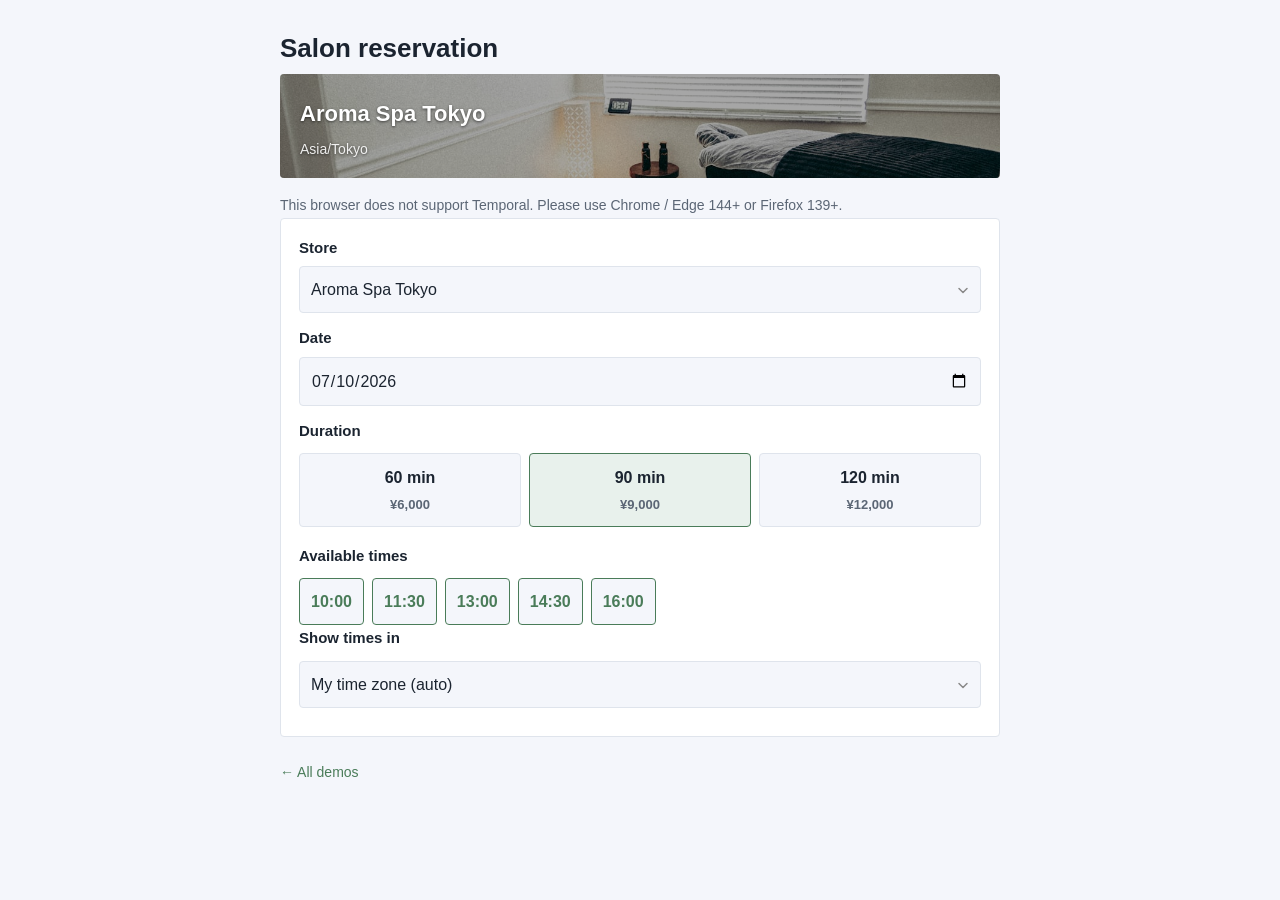
==== commit aa6e65fb: "予約デモの修正" ====
--- a/docs/01_reservation/index.html
+++ b/docs/01_reservation/index.html
@@ -18,6 +18,15 @@
         }
       }
 
+      /* 埋め込み時の縦幅を抑えるため、余白を詰める */
+      .panel {
+        padding: 16px 18px;
+        margin-bottom: 16px;
+      }
+      .field {
+        margin-bottom: 12px;
+      }
+
       .store-hero {
         position: relative;
         background-image: url("./images/tokyo.jpg");
@@ -25,12 +34,12 @@
         background-position: center;
         color: #fff;
         border-radius: 4px;
-        padding: 22px 24px;
-        min-height: 160px;
+        padding: 16px 20px;
+        min-height: 104px;
         display: flex;
         flex-direction: column;
         justify-content: flex-end;
-        margin-bottom: 20px;
+        margin-bottom: 16px;
         overflow: hidden;
         text-shadow: 0 1px 3px rgba(0, 0, 0, 0.6);
       }
@@ -61,15 +70,16 @@
       }
       .services {
         display: grid;
-        gap: 10px;
-        margin-bottom: 22px;
+        grid-template-columns: repeat(3, 1fr);
+        gap: 8px;
+        margin-bottom: 16px;
       }
       .service {
         display: flex;
-        justify-content: space-between;
+        flex-direction: column;
         align-items: center;
-        text-align: left;
-        padding: 12px 16px;
+        gap: 2px;
+        padding: 10px 12px;
         border: 1px solid var(--border);
         border-radius: 4px;
         background: var(--bg);
@@ -82,13 +92,10 @@
       .service .name {
         font-weight: bold;
       }
-      .service .dur {
-        color: var(--muted);
-        font-size: 13px;
-      }
       .service .price {
         font-variant-numeric: tabular-nums;
-        font-weight: bold;
+        font-size: 13px;
+        color: var(--muted);
       }
       .slots {
         display: flex;
@@ -152,9 +159,7 @@
       <div class="store-hero">
         <h2 id="store-name">Aroma Spa Tokyo</h2>
         <div class="store-meta">
-          <span id="store-location">Shibuya, Tokyo</span>
           <span id="store-tz">Asia/Tokyo</span>
-          <span>4.8 (128 reviews)</span>
         </div>
       </div>
 
@@ -177,62 +182,43 @@
           <input type="date" id="date" value="2026-07-10" />
         </div>
 
-        <p class="section-title">Menu</p>
-        <div class="services" id="services">
-          <button
-            type="button"
-            class="service"
-            data-minutes="60"
-            data-price="¥6,000"
-            aria-pressed="false"
-          >
-            <span
-              ><span class="name">Relax</span>
-              <span class="dur">60 min</span></span
-            >
+        <p class="section-title" id="menu-label">Duration</p>
+        <div
+          class="services"
+          id="services"
+          role="group"
+          aria-labelledby="menu-label"
+        >
+          <button type="button" class="service" data-minutes="60" aria-pressed="false">
+            <span class="name">60 min</span>
             <span class="price">¥6,000</span>
           </button>
-          <button
-            type="button"
-            class="service"
-            data-minutes="90"
-            data-price="¥9,000"
-            aria-pressed="true"
-          >
-            <span
-              ><span class="name">Standard</span>
-              <span class="dur">90 min</span></span
-            >
+          <button type="button" class="service" data-minutes="90" aria-pressed="true">
+            <span class="name">90 min</span>
             <span class="price">¥9,000</span>
           </button>
-          <button
-            type="button"
-            class="service"
-            data-minutes="120"
-            data-price="¥12,000"
-            aria-pressed="false"
-          >
-            <span
-              ><span class="name">Premium</span>
-              <span class="dur">120 min</span></span
-            >
+          <button type="button" class="service" data-minutes="120" aria-pressed="false">
+            <span class="name">120 min</span>
             <span class="price">¥12,000</span>
           </button>
         </div>
 
-        <p class="section-title">Available times</p>
-        <div class="slots" id="slots">
+        <p class="section-title" id="slots-label">Available times</p>
+        <div
+          class="slots"
+          id="slots"
+          role="group"
+          aria-labelledby="slots-label"
+        >
           <button type="button" class="slot" aria-pressed="false">10:00</button>
           <button type="button" class="slot" aria-pressed="false">11:30</button>
           <button type="button" class="slot" aria-pressed="false">13:00</button>
           <button type="button" class="slot" aria-pressed="false">14:30</button>
           <button type="button" class="slot" aria-pressed="false">16:00</button>
         </div>
-      </div>
-
-      <div class="panel">
+
+        <p class="section-title">Show times in</p>
         <div class="field">
-          <label for="viewer">Show times in</label>
           <select id="viewer">
             <option value="auto" selected>My time zone (auto)</option>
             <option value="Asia/Tokyo">Tokyo</option>
@@ -264,11 +250,11 @@
           </svg>
           <span id="receipt-title">Review your booking</span>
         </div>
-        <div class="receipt-body">
+        <div class="receipt-body" aria-live="polite">
           <dl class="result">
             <dt>Store</dt>
             <dd id="out-store"></dd>
-            <dt>Menu</dt>
+            <dt>Duration</dt>
             <dd id="out-menu"></dd>
             <dt>Date</dt>
             <dd id="out-date"></dd>
@@ -296,21 +282,9 @@
         }
 
         const STORES = {
-          "Asia/Tokyo": {
-            name: "Aroma Spa Tokyo",
-            location: "Shibuya, Tokyo",
-            image: "tokyo.jpg"
-          },
-          "Europe/London": {
-            name: "Aroma Spa London",
-            location: "Soho, London",
-            image: "london.jpg"
-          },
-          "America/New_York": {
-            name: "Aroma Spa New York",
-            location: "SoHo, New York",
-            image: "newyork.jpg"
-          }
+          "Asia/Tokyo": { name: "Aroma Spa Tokyo", image: "tokyo.jpg" },
+          "Europe/London": { name: "Aroma Spa London", image: "london.jpg" },
+          "America/New_York": { name: "Aroma Spa New York", image: "newyork.jpg" }
         };
         const storeInput = document.getElementById("store");
         const dateInput = document.getElementById("date");
@@ -322,7 +296,6 @@
         const check = document.getElementById("check");
         const receiptTitle = document.getElementById("receipt-title");
         const storeName = document.getElementById("store-name");
-        const storeLocation = document.getElementById("store-location");
         const storeTzLabel = document.getElementById("store-tz");
         const receipt = document.getElementById("receipt");
         const outStore = document.getElementById("out-store");
@@ -369,9 +342,7 @@
             viewerInput.value === "auto"
               ? Temporal.Now.timeZoneId()
               : viewerInput.value;
-          const menuName = selectedService.querySelector(".name").textContent;
           const minutes = Number(selectedService.dataset.minutes);
-          const price = selectedService.dataset.price;
 
           const day = Temporal.PlainDate.from(dateInput.value);
           const start = Temporal.PlainTime.from(selectedSlot);
@@ -384,7 +355,7 @@
           const local = reserved.withTimeZone(viewerTz);
 
           outStore.textContent = STORES[storeTz].name;
-          outMenu.textContent = `${menuName} (${minutes} min) · ${price}`;
+          outMenu.textContent = `${minutes} min`;
           outDate.textContent = day.toLocaleString("en-US", dateOptions);
           outTime.textContent = `${start.toLocaleString(
             "en-US",
@@ -425,7 +396,6 @@
           const store = STORES[storeInput.value];
           storeHero.style.backgroundImage = `url("./images/${store.image}")`;
           storeName.textContent = store.name;
-          storeLocation.textContent = store.location;
           storeTzLabel.textContent = storeInput.value;
         }
 
